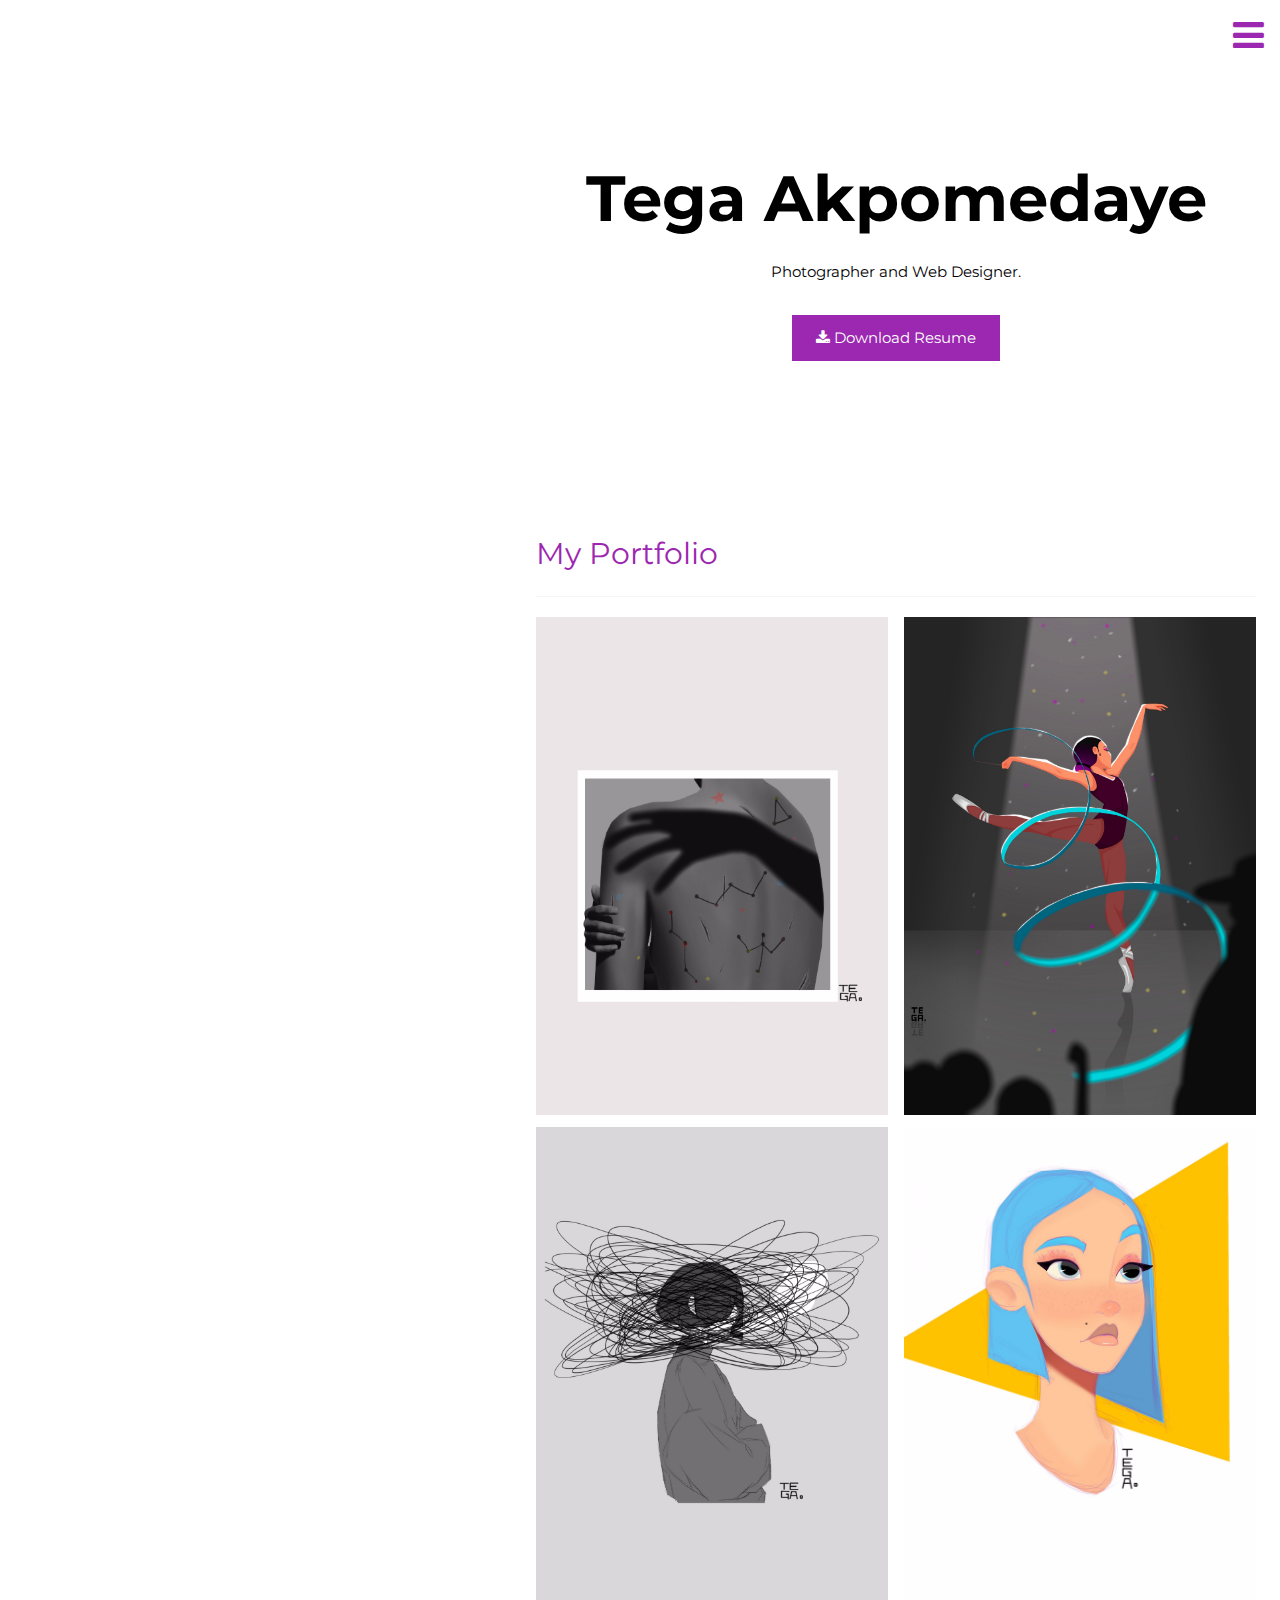
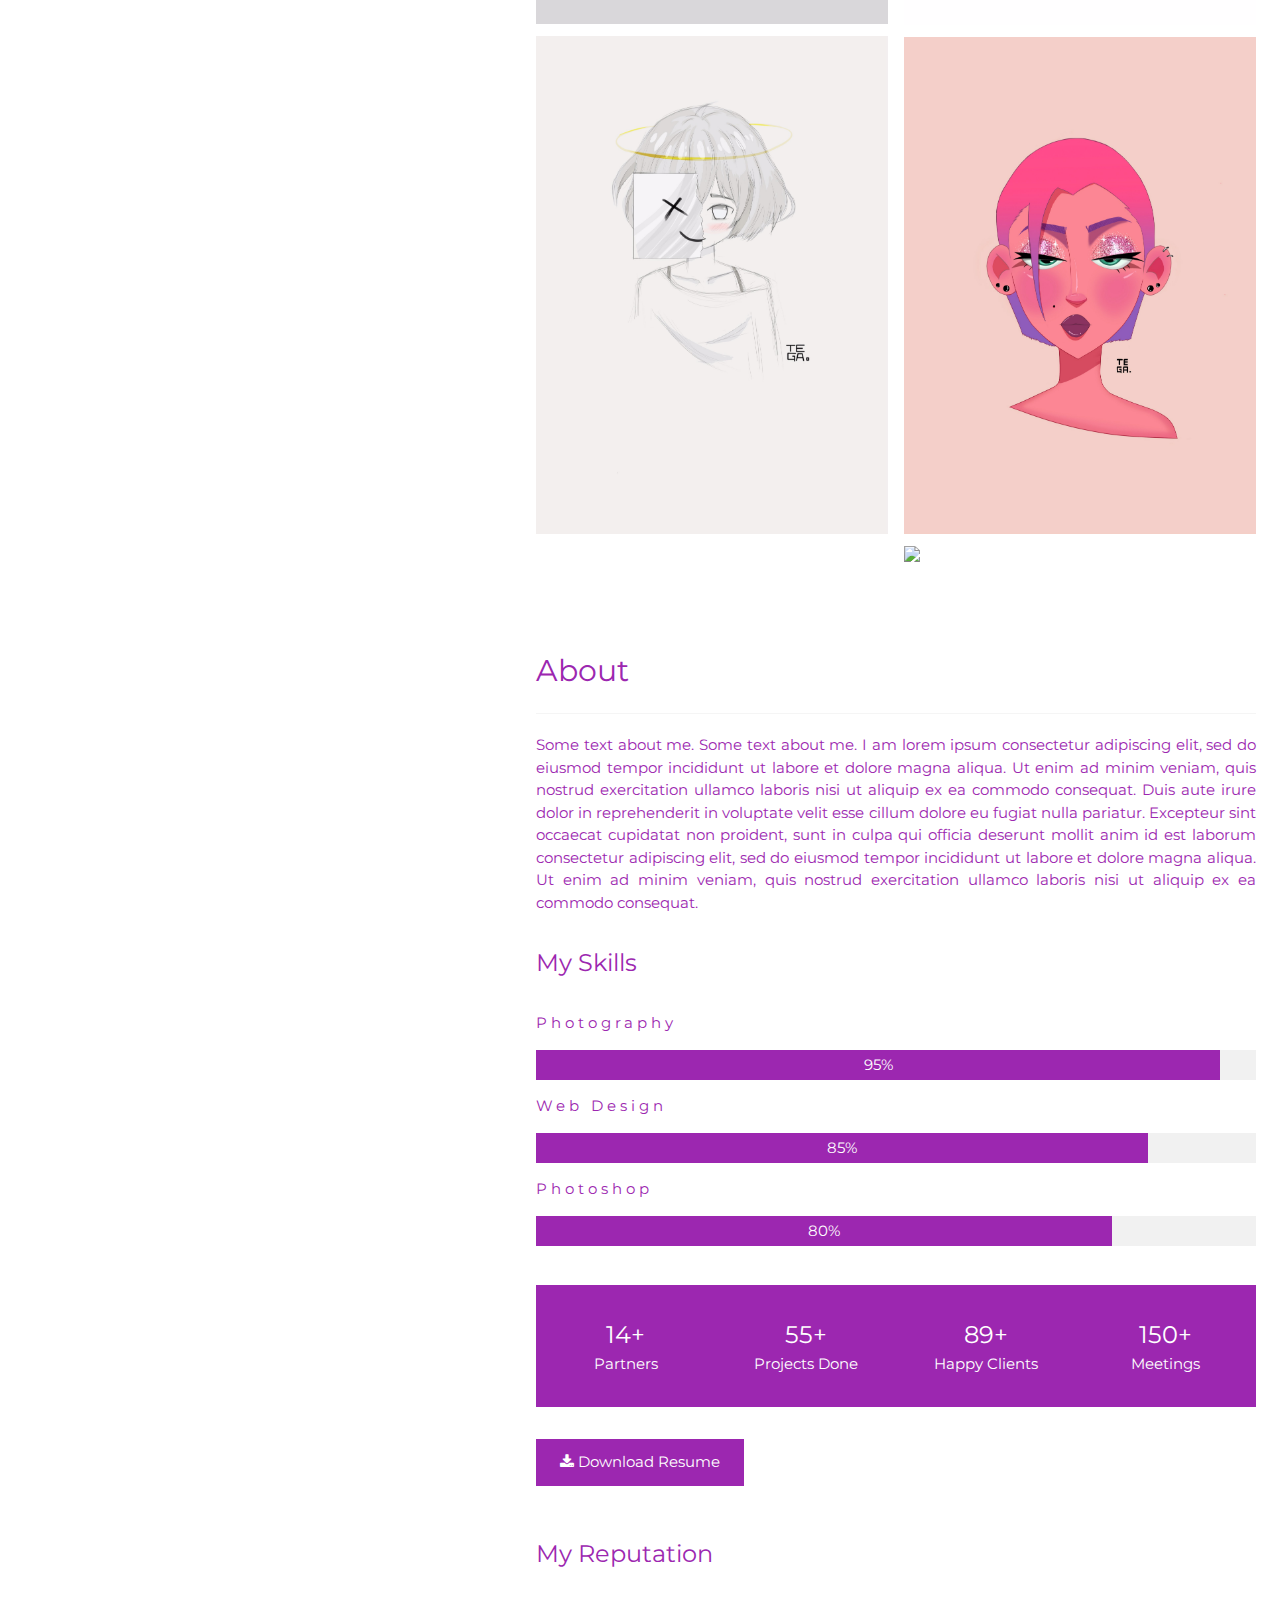
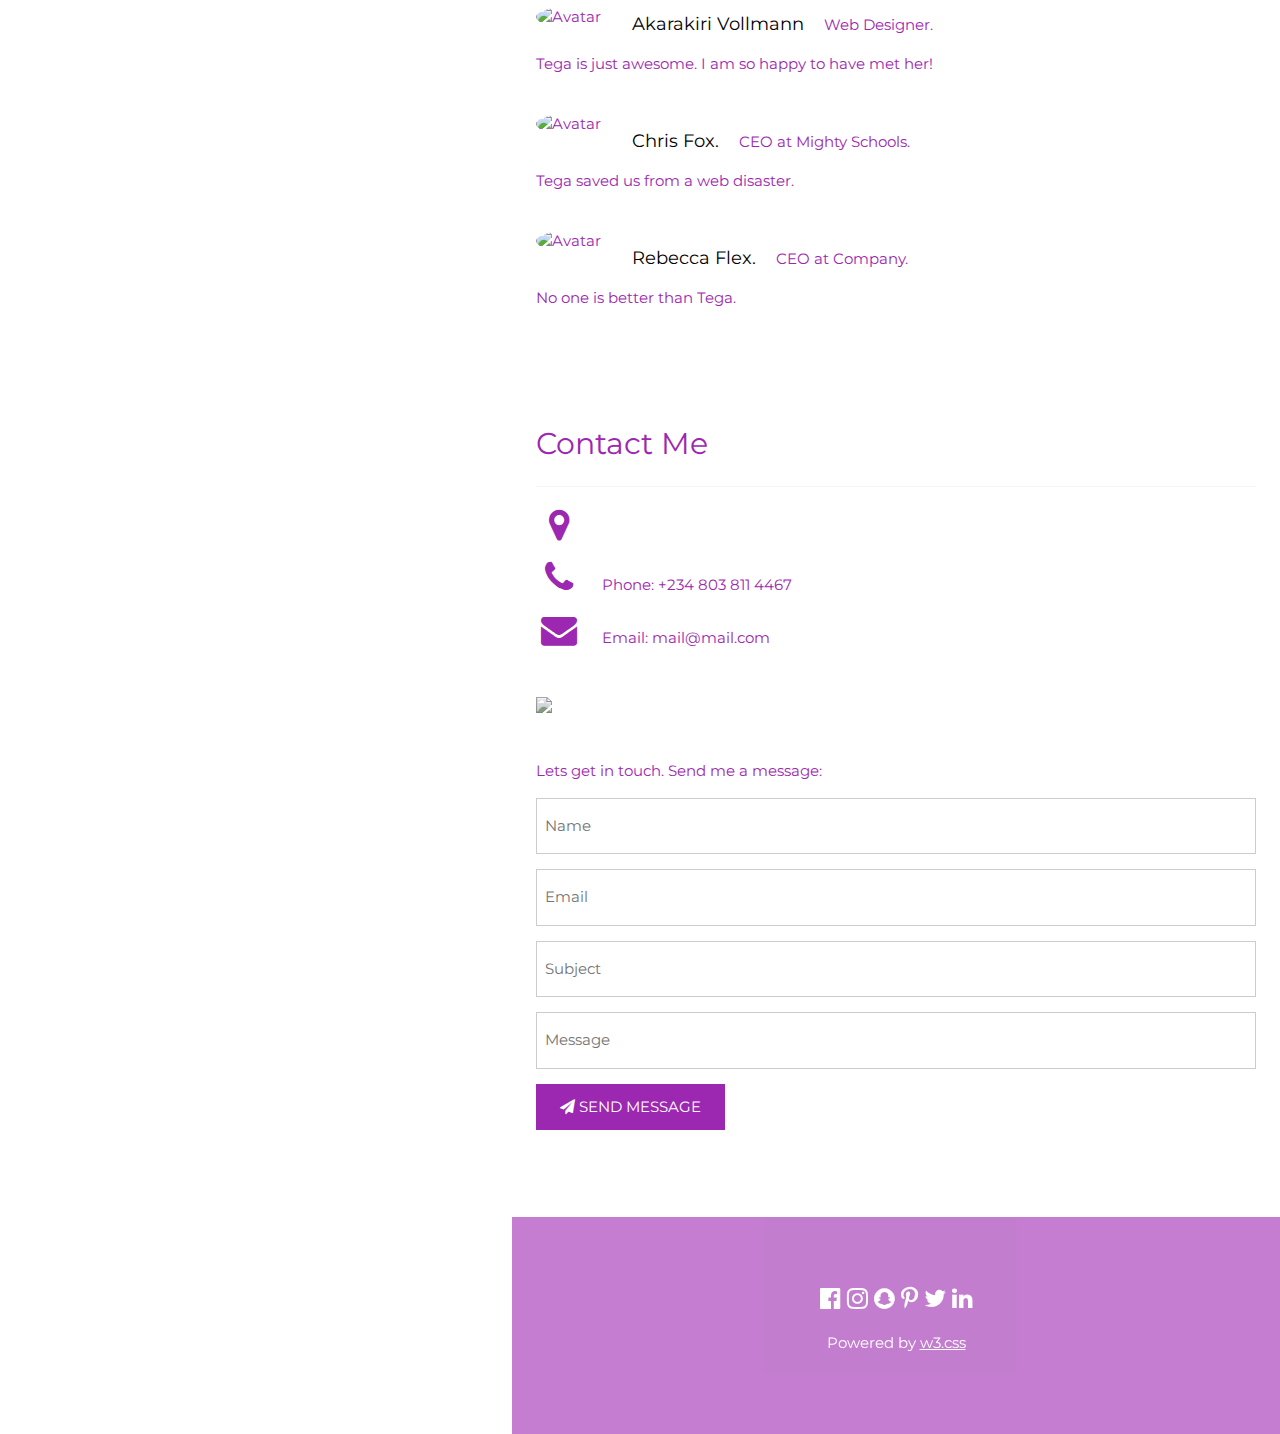
==== index.html @ bc2a6f35 "update" ====
<!DOCTYPE html>
<html>
<title>TEGA's Portfolio</title>
<meta charset="UTF-8">
<meta name="viewport" content="width=device-width, initial-scale=1">
<link rel="stylesheet" href="https://www.w3schools.com/w3css/4/w3.css">
<link rel="stylesheet" href="https://fonts.googleapis.com/css?family=Montserrat">
<link rel="stylesheet" href="https://cdnjs.cloudflare.com/ajax/libs/font-awesome/4.7.0/css/font-awesome.min.css">
<style>
body, h1,h2,h3,h4,h5,h6 {font-family: "Montserrat", sans-serif}
.w3-row-padding img {margin-bottom: 12px}
.bgimg {
  background-position: center;
  background-repeat: no-repeat;
  background-size: cover;
  background-image: url('../tega 1.jpg');
  min-height: 100%;
}
</style>
<body>

<!-- Sidebar with image -->
<nav class="w3-sidebar w3-hide-medium w3-hide-small" style="width:40%">
  <div class="bgimg"></div>
</nav>

<!-- Hidden Sidebar (reveals when clicked on menu icon)-->
<nav class="w3-sidebar w3-black w3-animate-right w3-xxlarge" style="display:none;padding-top:150px;right:0;z-index:2" id="mySidebar">
  <a href="javascript:void(0)" onclick="closeNav()" class="w3-button w3-black w3-xxxlarge w3-display-topright" style="padding:0 12px;">
    <i class="fa fa-remove"></i>
  </a>
  <div class="w3-bar-block w3-center">
    <a href="#" class="w3-bar-item w3-button w3-text-purple w3-hover-black" onclick="closeNav()">Home</a>
    <a href="#portfolio" class="w3-bar-item w3-button w3-text-purple w3-hover-black" onclick="closeNav()">Portfolio</a>
    <a href="#about" class="w3-bar-item w3-button w3-text-purple w3-hover-black" onclick="closeNav()">About</a>
    <a href="#contact" class="w3-bar-item w3-button w3-text-purple w3-hover-black" onclick="closeNav()">Contact</a>
  </div>
</nav>

<!-- Page Content -->
<div class="w3-main w3-padding-large" style="margin-left:40%">

  <!-- Menu icon to open sidebar -->
  <span class="w3-button w3-top w3-white w3-xxlarge w3-text-purple w3-hover-text-black" style="width:auto;right:0;" onclick="openNav()"><i class="fa fa-bars"></i></span>

  <!-- Header -->
  <header class="w3-container w3-center" style="padding:128px 16px" id="home">
    <h1 class="w3-jumbo"><b>Tega Akpomedaye</b></h1>
    <p>Photographer and Web Designer.</p>
    <img src="/tega 1.JPG" class="w3-image w3-hide-large w3-hide-small w3-round" style="display:block;width:60%;margin:auto;">
    <img src="/tega 1.JPG" class="w3-image w3-hide-large w3-hide-medium w3-round" width="1000" height="1333">
    <button class="w3-button w3-purple w3-padding-large w3-margin-top">
      <i class="fa fa-download"></i> Download Resume
    </button>
  </header>

  <!-- Portfolio Section -->
  <div class="w3-padding-32 w3-content" id="portfolio">
    <h2 class="w3-text-purple">My Portfolio</h2>
    <hr class="w3-opacity">

    <!-- Grid for photos -->
    <div class="w3-row-padding" style="margin:0 -16px">
      <div class="w3-half">
        <img src="/tega 3.JPG" style="width:100%">
        <img src="/tega 4.JPG" style="width:100%">
        <img src="/tega 5.JPG" style="width:100%">
      </div>

      <div class="w3-half">
        <img src="/tega 7.JPG" style="width:100%">
        <img src="/tega 8.JPG" style="width:100%">
        <img src="/tega 9.JPG" style="width:100%">
        <img src="/w3images/p6.jpg" style="width:100%">
      </div>
    <!-- End photo grid -->
    </div>
  <!-- End Portfolio Section -->
  </div>

  <!-- About Section -->
  <div class="w3-content w3-justify w3-text-purple w3-padding-32" id="about">
    <h2>About</h2>
    <hr class="w3-opacity">
    <p>Some text about me. Some text about me. I am lorem ipsum consectetur adipiscing elit, sed do eiusmod tempor incididunt ut labore et dolore magna aliqua. Ut enim ad minim veniam, quis nostrud exercitation ullamco laboris nisi ut aliquip ex ea commodo
      consequat. Duis aute irure dolor in reprehenderit in voluptate velit esse cillum dolore eu fugiat nulla pariatur. Excepteur sint occaecat cupidatat non proident, sunt in culpa qui officia deserunt mollit anim id est laborum consectetur adipiscing
      elit, sed do eiusmod tempor incididunt ut labore et dolore magna aliqua. Ut enim ad minim veniam, quis nostrud exercitation ullamco laboris nisi ut aliquip ex ea commodo consequat.
    </p>
    <h3 class="w3-padding-16">My Skills</h3>
    <p class="w3-wide">Photography</p>
    <div class="w3-light-grey">
      <div class="w3-container w3-center w3-padding-small w3-purple" style="width:95%">95%</div>
    </div>
    <p class="w3-wide">Web Design</p>
    <div class="w3-light-grey">
      <div class="w3-container w3-center w3-padding-small w3-purple" style="width:85%">85%</div>
    </div>
    <p class="w3-wide">Photoshop</p>
    <div class="w3-light-grey">
      <div class="w3-container w3-center w3-padding-small w3-purple" style="width:80%">80%</div>
    </div><br>

    <div class="w3-row w3-center w3-purple w3-padding-16 w3-section">
      <div class="w3-quarter w3-section">
        <span class="w3-xlarge">14+</span><br>
        Partners
      </div>
      <div class="w3-quarter w3-section">
        <span class="w3-xlarge">55+</span><br>
        Projects Done
      </div>
      <div class="w3-quarter w3-section">
        <span class="w3-xlarge">89+</span><br>
        Happy Clients
      </div>
      <div class="w3-quarter w3-section">
        <span class="w3-xlarge">150+</span><br>
        Meetings
      </div>
    </div>

    <button class="w3-button w3-purple w3-padding-large w3-section">
      <i class="fa fa-download"></i> Download Resume
    </button>

    <!-- Testimonials -->
    <h3 class="w3-padding-24">My Reputation</h3>
    <img src="/w3images/avatar_smoke.jpg" alt="Avatar" class="w3-left w3-circle w3-margin-right" style="width:80px">
    <p><span class="w3-large w3-text-black w3-margin-right">Akarakiri Vollmann</span> Web Designer.</p>
    <p>Tega is just awesome. I am so happy to have met her!</p><br>
   
    <img src="/w3images/bandmember.jpg" alt="Avatar" class="w3-left w3-circle w3-margin-right" style="width:80px">
    <p><span class="w3-large w3-text-black w3-margin-right">Chris Fox.</span> CEO at Mighty Schools.</p>
    <p>Tega saved us from a web disaster.</p><br>
    
    <img src="/w3images/avatar_g2.jpg" alt="Avatar" class="w3-left w3-circle w3-margin-right" style="width:80px">
    <p><span class="w3-large w3-text-black w3-margin-right">Rebecca Flex.</span> CEO at Company.</p>
    <p>No one is better than Tega.</p><br>
  <!-- End About Section -->
  </div>

  <!-- Contact Section -->
  <div class="w3-padding-32 w3-content w3-text-purple" id="contact" style="margin-bottom:64px">
    <h2>Contact Me</h2>
    <hr class="w3-opacity">

    <div class="w3-section">
      <p><i class="fa fa-map-marker fa-fw w3-xxlarge w3-margin-right"></i> </p>
      <p><i class="fa fa-phone fa-fw w3-xxlarge w3-margin-right"></i> Phone: +234 803 811 4467</p>
      <p><i class="fa fa-envelope fa-fw w3-xxlarge w3-margin-right"> </i> Email: mail@mail.com</p>
    </div>
    
    <!-- Image of location/map -->
    <img src="/w3images/map.jpg" class="w3-image w3-greyscale" style="width:100%;margin:32px 0">
   
    <p>Lets get in touch. Send me a message:</p>
    <form action="/action_page.php" target="_blank">
      <p><input class="w3-input w3-padding-16 w3-border" type="text" placeholder="Name" required name="Name"></p>
      <p><input class="w3-input w3-padding-16 w3-border" type="text" placeholder="Email" required name="Email"></p>
      <p><input class="w3-input w3-padding-16 w3-border" type="text" placeholder="Subject" required name="Subject"></p>
      <p><input class="w3-input w3-padding-16 w3-border" type="text" placeholder="Message" required name="Message"></p>
      <p>
        <button class="w3-button w3-purple w3-padding-large" type="submit">
          <i class="fa fa-paper-plane"></i> SEND MESSAGE
        </button>
      </p>
    </form>
  <!-- End Contact Section -->
  </div>  
  
  <!-- Footer -->
  <footer class="w3-container w3-padding-64 w3-purple w3-center w3-opacity w3-xlarge" style="margin:-24px">
    <i class="fa fa-facebook-official w3-hover-opacity"></i>
    <i class="fa fa-instagram w3-hover-opacity"></i>
    <i class="fa fa-snapchat w3-hover-opacity"></i>
    <i class="fa fa-pinterest-p w3-hover-opacity"></i>
    <i class="fa fa-twitter w3-hover-opacity"></i>
    <i class="fa fa-linkedin w3-hover-opacity"></i>
    <p class="w3-medium">Powered by <a href="https://www.w3schools.com/w3css/default.asp" target="_blank" class="w3-hover-text-green">w3.css</a></p>
  <!-- End footer -->
  </footer>
  
<!-- END PAGE CONTENT -->
</div>

<script>
// Open and close sidebar
function openNav() {
  document.getElementById("mySidebar").style.width = "60%";
  document.getElementById("mySidebar").style.display = "block";
}

function closeNav() {
  document.getElementById("mySidebar").style.display = "none";
}
</script>

</body>
</html>
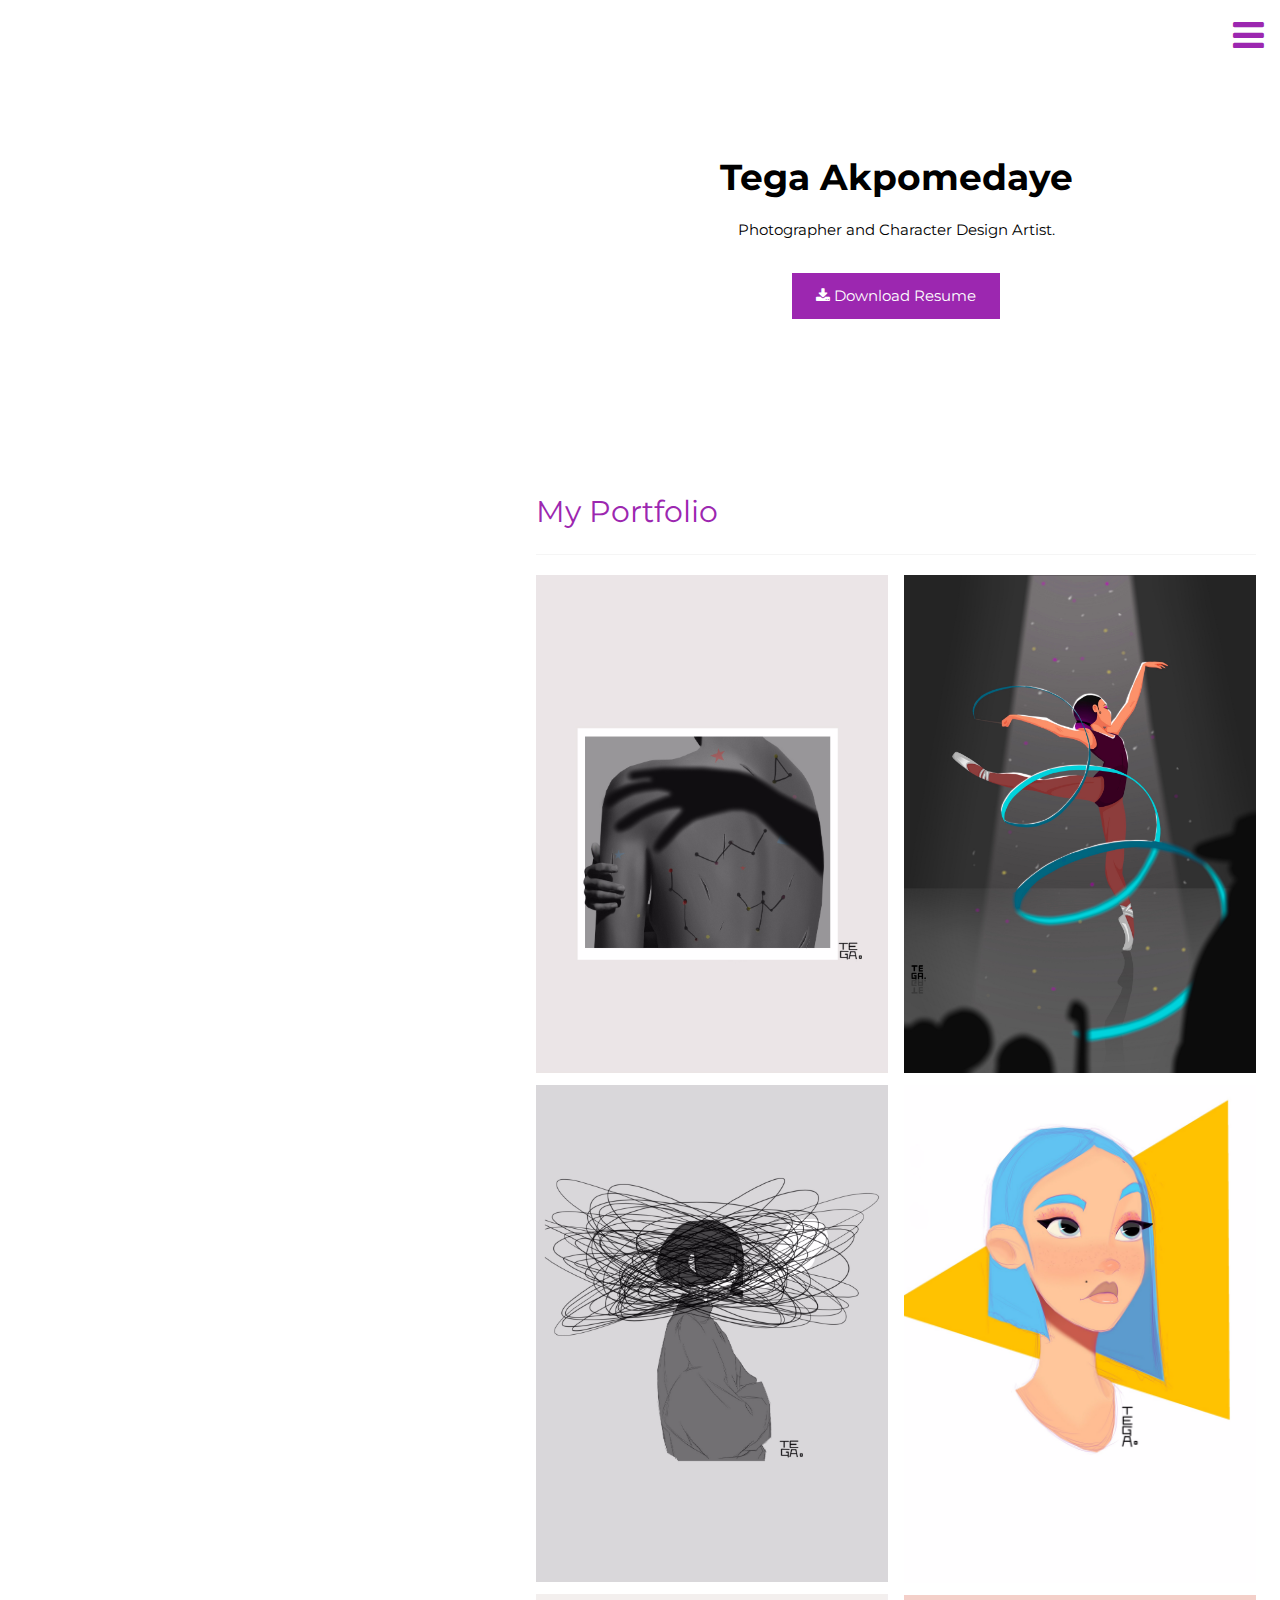
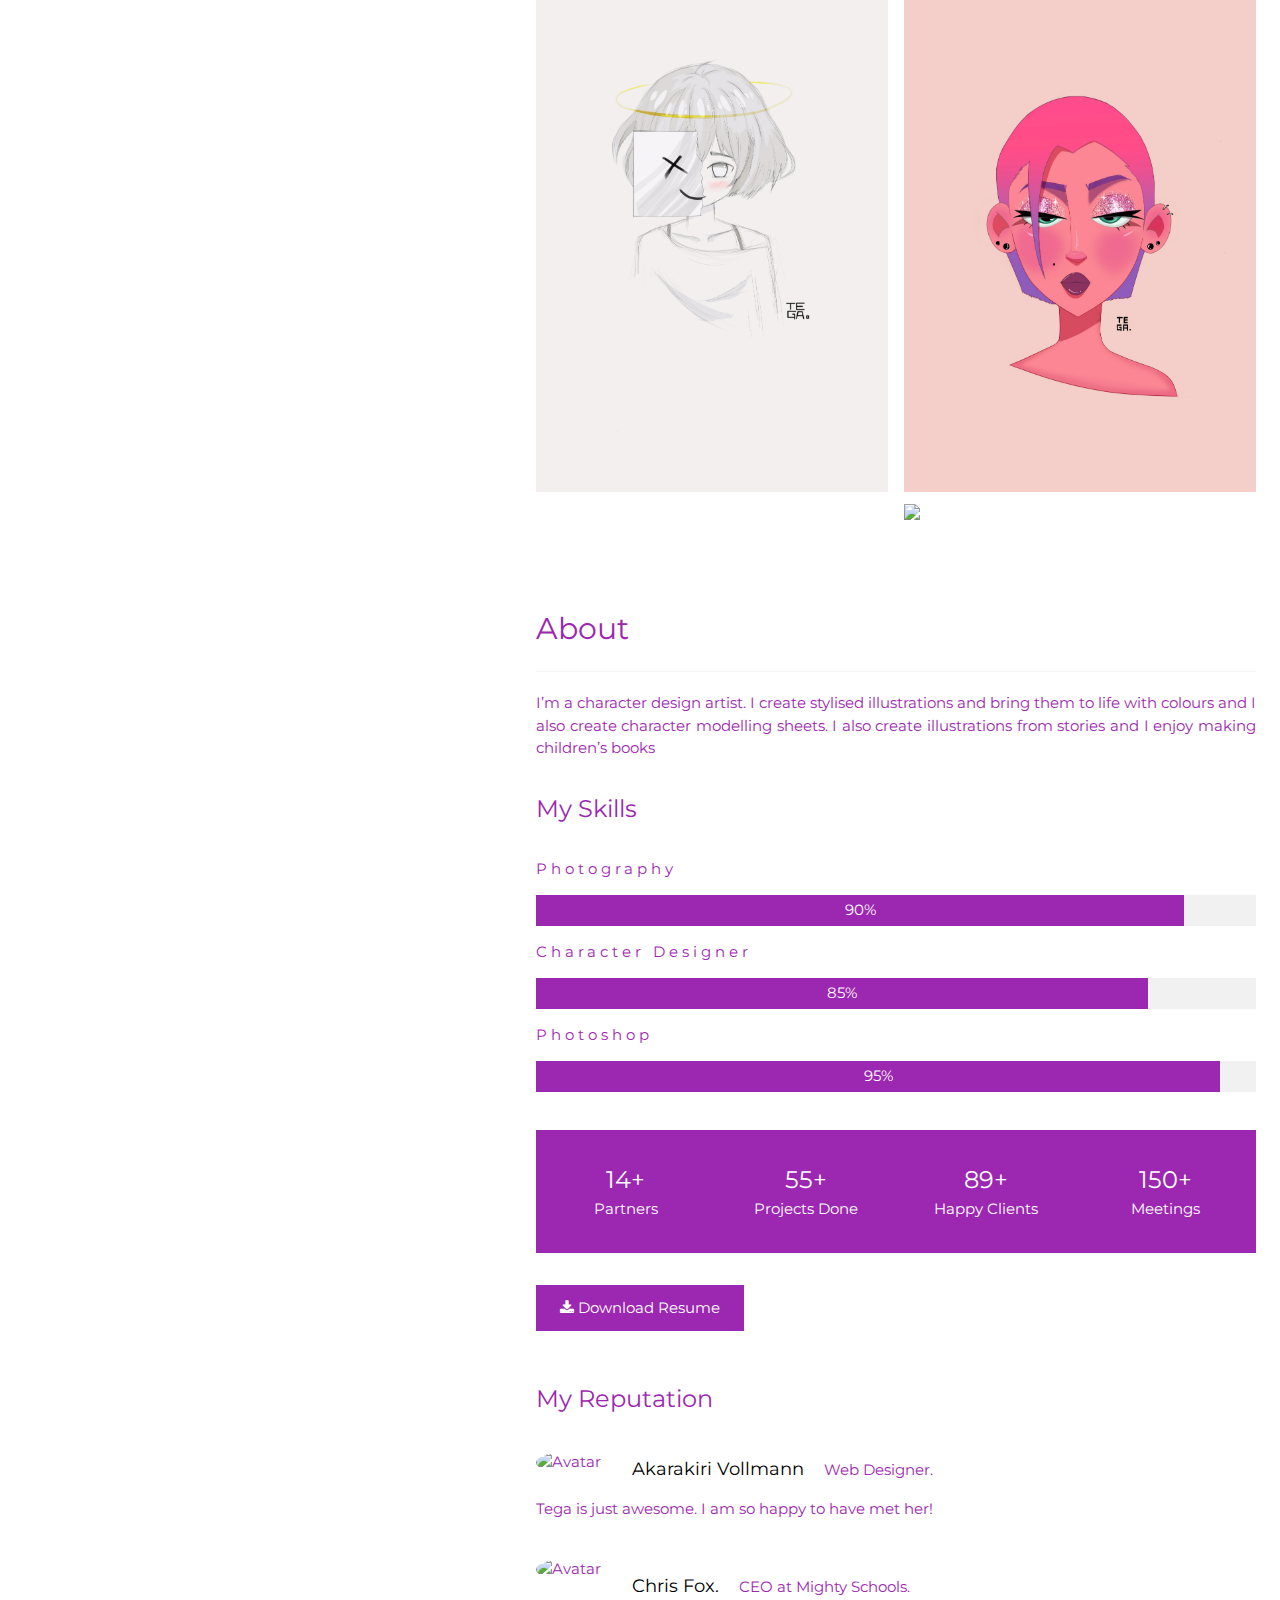
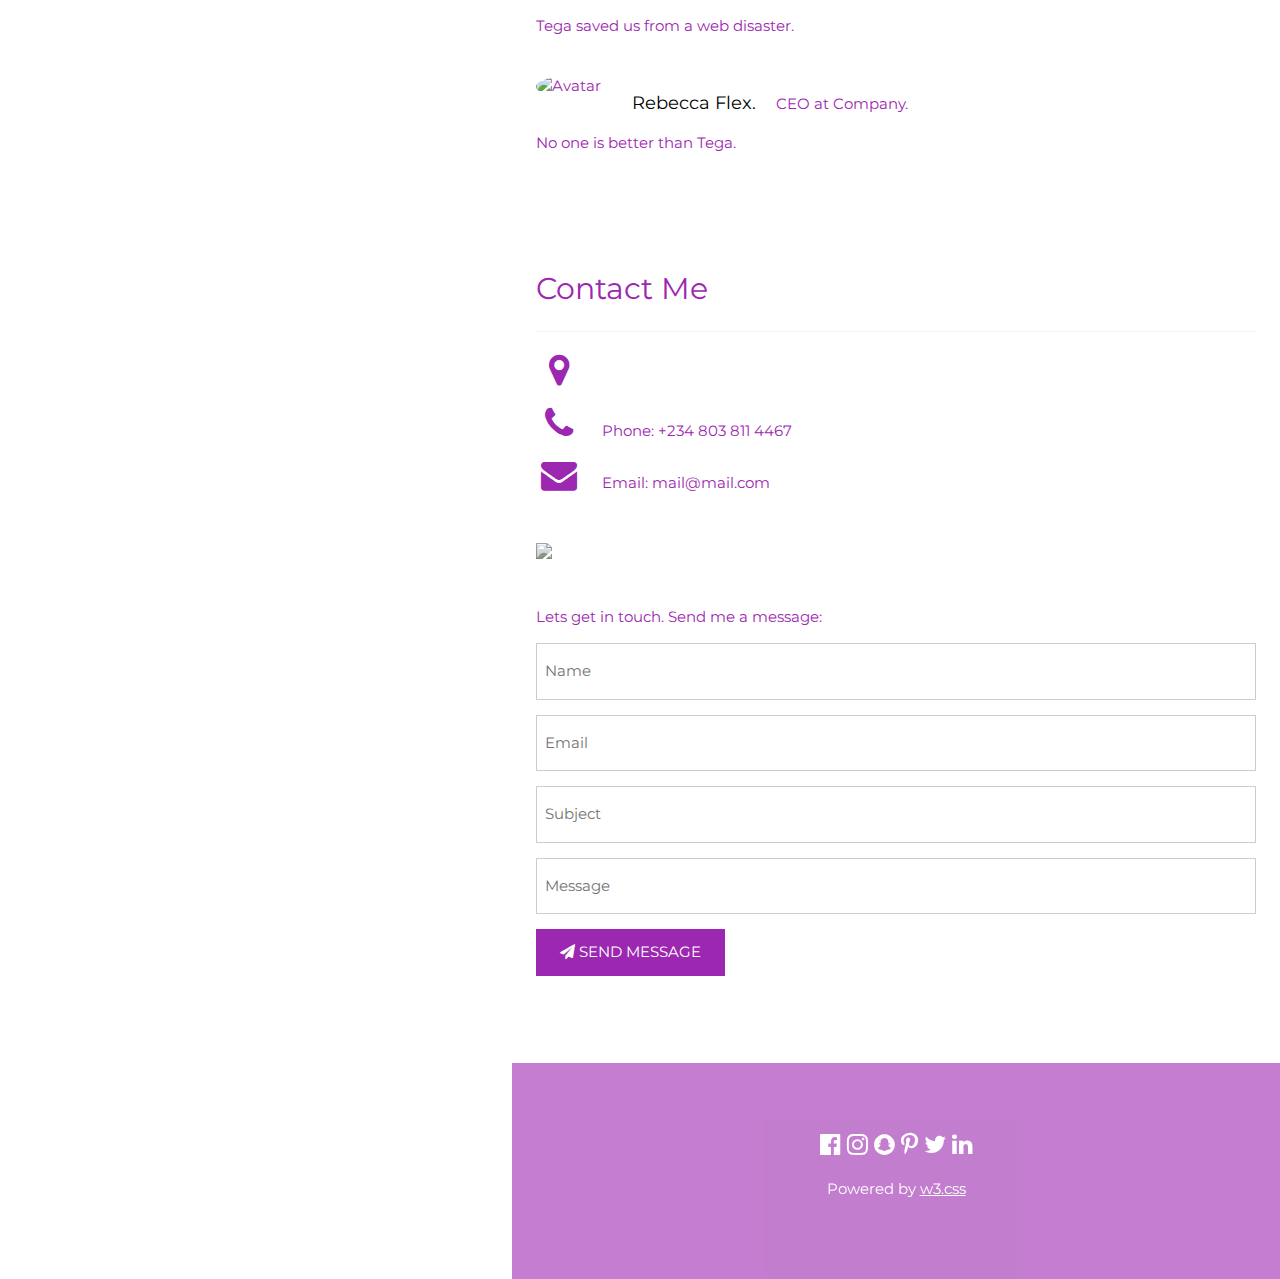
==== commit 3ff991ae: "update" ====
--- a/index.html
+++ b/index.html
@@ -46,8 +46,8 @@
 
   <!-- Header -->
   <header class="w3-container w3-center" style="padding:128px 16px" id="home">
-    <h1 class="w3-jumbo"><b>Tega Akpomedaye</b></h1>
-    <p>Photographer and Web Designer.</p>
+    <h1 class="w3-xxlarge"><b>Tega Akpomedaye</b></h1>
+    <p>Photographer and Character Design Artist.</p>
     <img src="/tega 1.JPG" class="w3-image w3-hide-large w3-hide-small w3-round" style="display:block;width:60%;margin:auto;">
     <img src="/tega 1.JPG" class="w3-image w3-hide-large w3-hide-medium w3-round" width="1000" height="1333">
     <button class="w3-button w3-purple w3-padding-large w3-margin-top">
@@ -83,22 +83,20 @@
   <div class="w3-content w3-justify w3-text-purple w3-padding-32" id="about">
     <h2>About</h2>
     <hr class="w3-opacity">
-    <p>Some text about me. Some text about me. I am lorem ipsum consectetur adipiscing elit, sed do eiusmod tempor incididunt ut labore et dolore magna aliqua. Ut enim ad minim veniam, quis nostrud exercitation ullamco laboris nisi ut aliquip ex ea commodo
-      consequat. Duis aute irure dolor in reprehenderit in voluptate velit esse cillum dolore eu fugiat nulla pariatur. Excepteur sint occaecat cupidatat non proident, sunt in culpa qui officia deserunt mollit anim id est laborum consectetur adipiscing
-      elit, sed do eiusmod tempor incididunt ut labore et dolore magna aliqua. Ut enim ad minim veniam, quis nostrud exercitation ullamco laboris nisi ut aliquip ex ea commodo consequat.
+    <p>I’m a character design artist. I create stylised illustrations and bring them to life with colours and I also create character modelling sheets. I also create illustrations from stories and I enjoy making children’s books
     </p>
     <h3 class="w3-padding-16">My Skills</h3>
     <p class="w3-wide">Photography</p>
     <div class="w3-light-grey">
-      <div class="w3-container w3-center w3-padding-small w3-purple" style="width:95%">95%</div>
+      <div class="w3-container w3-center w3-padding-small w3-purple" style="width:90%">90%</div>
     </div>
-    <p class="w3-wide">Web Design</p>
+    <p class="w3-wide">Character Designer</p>
     <div class="w3-light-grey">
       <div class="w3-container w3-center w3-padding-small w3-purple" style="width:85%">85%</div>
     </div>
     <p class="w3-wide">Photoshop</p>
     <div class="w3-light-grey">
-      <div class="w3-container w3-center w3-padding-small w3-purple" style="width:80%">80%</div>
+      <div class="w3-container w3-center w3-padding-small w3-purple" style="width:95%">95%</div>
     </div><br>
 
     <div class="w3-row w3-center w3-purple w3-padding-16 w3-section">
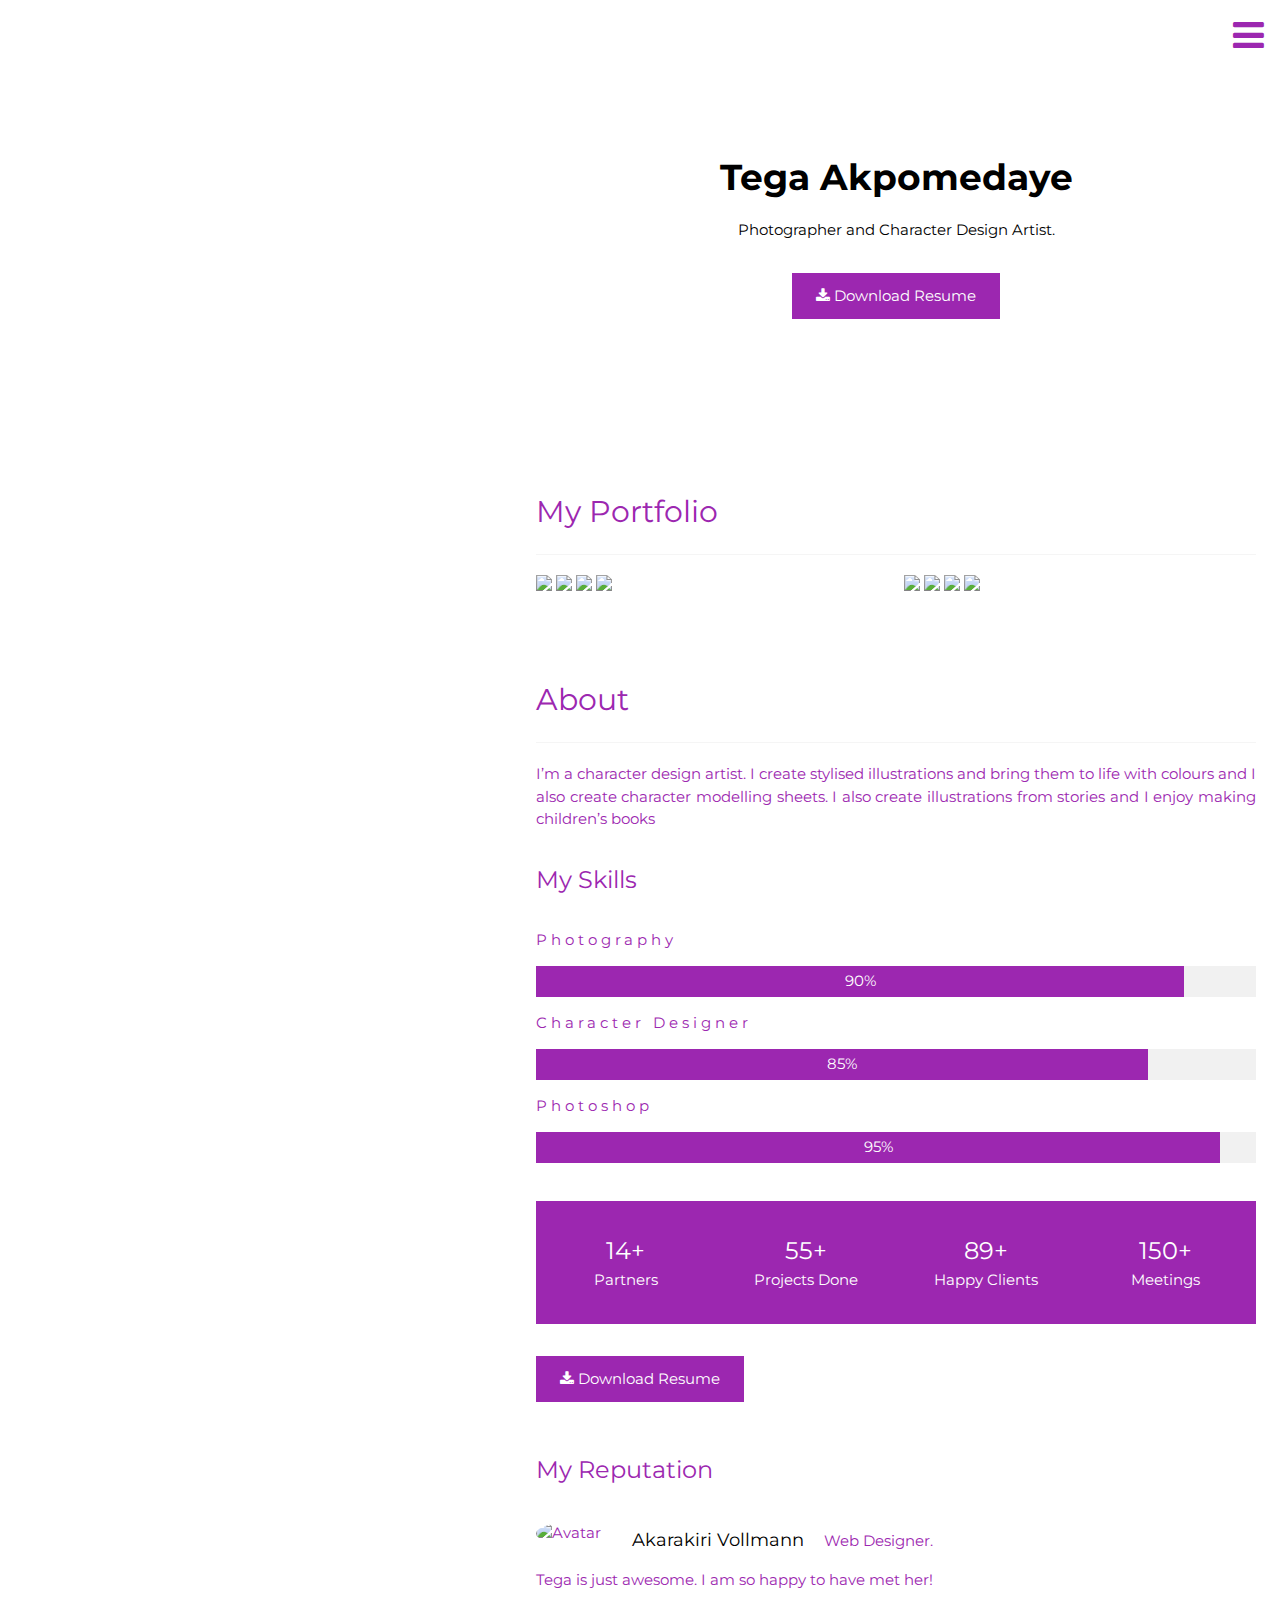
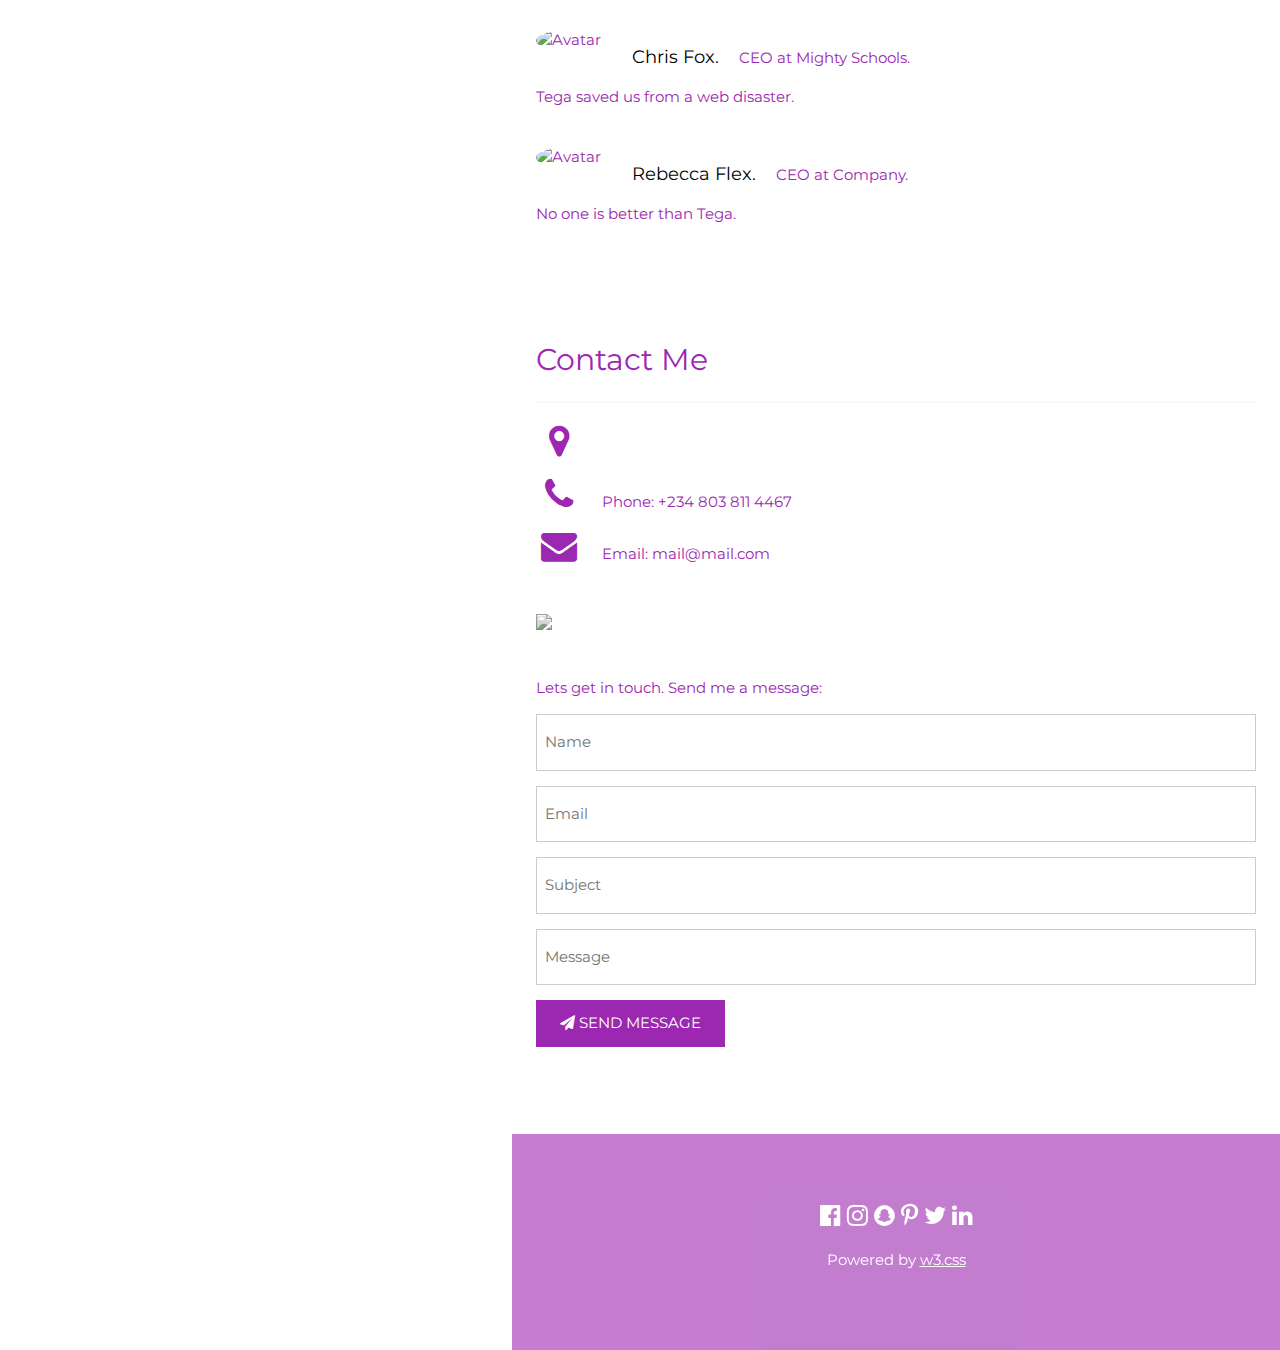
==== commit 78d8a54c: "Update index.html" ====
--- a/index.html
+++ b/index.html
@@ -14,7 +14,7 @@
   background-position: center;
   background-repeat: no-repeat;
   background-size: cover;
-  background-image: url('../tega 1.jpg');
+  background-image: url('https://res.cloudinary.com/start-ng/image/upload/v1585950455/tega_1_mxbohv.jpg');
   min-height: 100%;
 }
 </style>
@@ -48,8 +48,8 @@
   <header class="w3-container w3-center" style="padding:128px 16px" id="home">
     <h1 class="w3-xxlarge"><b>Tega Akpomedaye</b></h1>
     <p>Photographer and Character Design Artist.</p>
-    <img src="/tega 1.JPG" class="w3-image w3-hide-large w3-hide-small w3-round" style="display:block;width:60%;margin:auto;">
-    <img src="/tega 1.JPG" class="w3-image w3-hide-large w3-hide-medium w3-round" width="1000" height="1333">
+    <img src="https://res.cloudinary.com/start-ng/image/upload/v1585950455/tega_1_mxbohv.jpg" class="w3-image w3-hide-large w3-hide-small w3-round" style="display:block;width:60%;margin:auto;">
+    <img src="https://res.cloudinary.com/start-ng/image/upload/v1585950455/tega_1_mxbohv.jpg" class="w3-image w3-hide-large w3-hide-medium w3-round" width="1000" height="1333">
     <button class="w3-button w3-purple w3-padding-large w3-margin-top">
       <i class="fa fa-download"></i> Download Resume
     </button>
@@ -63,16 +63,17 @@
     <!-- Grid for photos -->
     <div class="w3-row-padding" style="margin:0 -16px">
       <div class="w3-half">
-        <img src="/tega 3.JPG" style="width:100%">
-        <img src="/tega 4.JPG" style="width:100%">
-        <img src="/tega 5.JPG" style="width:100%">
+        <img src="https://res.cloudinary.com/start-ng/image/upload/v1585950455/tega_3_uamye8.jpg" style="width:100%">
+        <img src="https://res.cloudinary.com/start-ng/image/upload/v1585950452/tega_4_rhy3nw.jpg" style="width:100%">
+        <img src="https://res.cloudinary.com/start-ng/image/upload/v1585950455/tega_5_shjetn.jpg" style="width:100%">
+        <img src="https://res.cloudinary.com/start-ng/image/upload/v1585950451/tega_9_ltcizg.jpg" style="width:100%">
       </div>
 
       <div class="w3-half">
-        <img src="/tega 7.JPG" style="width:100%">
-        <img src="/tega 8.JPG" style="width:100%">
-        <img src="/tega 9.JPG" style="width:100%">
-        <img src="/w3images/p6.jpg" style="width:100%">
+        <img src="https://res.cloudinary.com/start-ng/image/upload/v1585951195/tega_3_zwkmo5.jpg" style="width:100%">
+        <img src="https://res.cloudinary.com/start-ng/image/upload/v1585950457/tega_6_peis9p.jpg" style="width:100%">
+        <img src="https://res.cloudinary.com/start-ng/image/upload/v1585950456/tega_7_nodbtz.jpg" style="width:100%">
+        <img src="https://res.cloudinary.com/start-ng/image/upload/v1585950452/tega_8_gxi0of.jpg" style="width:100%">
       </div>
     <!-- End photo grid -->
     </div>
@@ -124,7 +125,7 @@
 
     <!-- Testimonials -->
     <h3 class="w3-padding-24">My Reputation</h3>
-    <img src="/w3images/avatar_smoke.jpg" alt="Avatar" class="w3-left w3-circle w3-margin-right" style="width:80px">
+    <img src="https://res.cloudinary.com/start-ng/image/upload/v1585951180/v_cwwm2l.jpg" alt="Avatar" class="w3-left w3-circle w3-margin-right" style="width:80px">
     <p><span class="w3-large w3-text-black w3-margin-right">Akarakiri Vollmann</span> Web Designer.</p>
     <p>Tega is just awesome. I am so happy to have met her!</p><br>
    
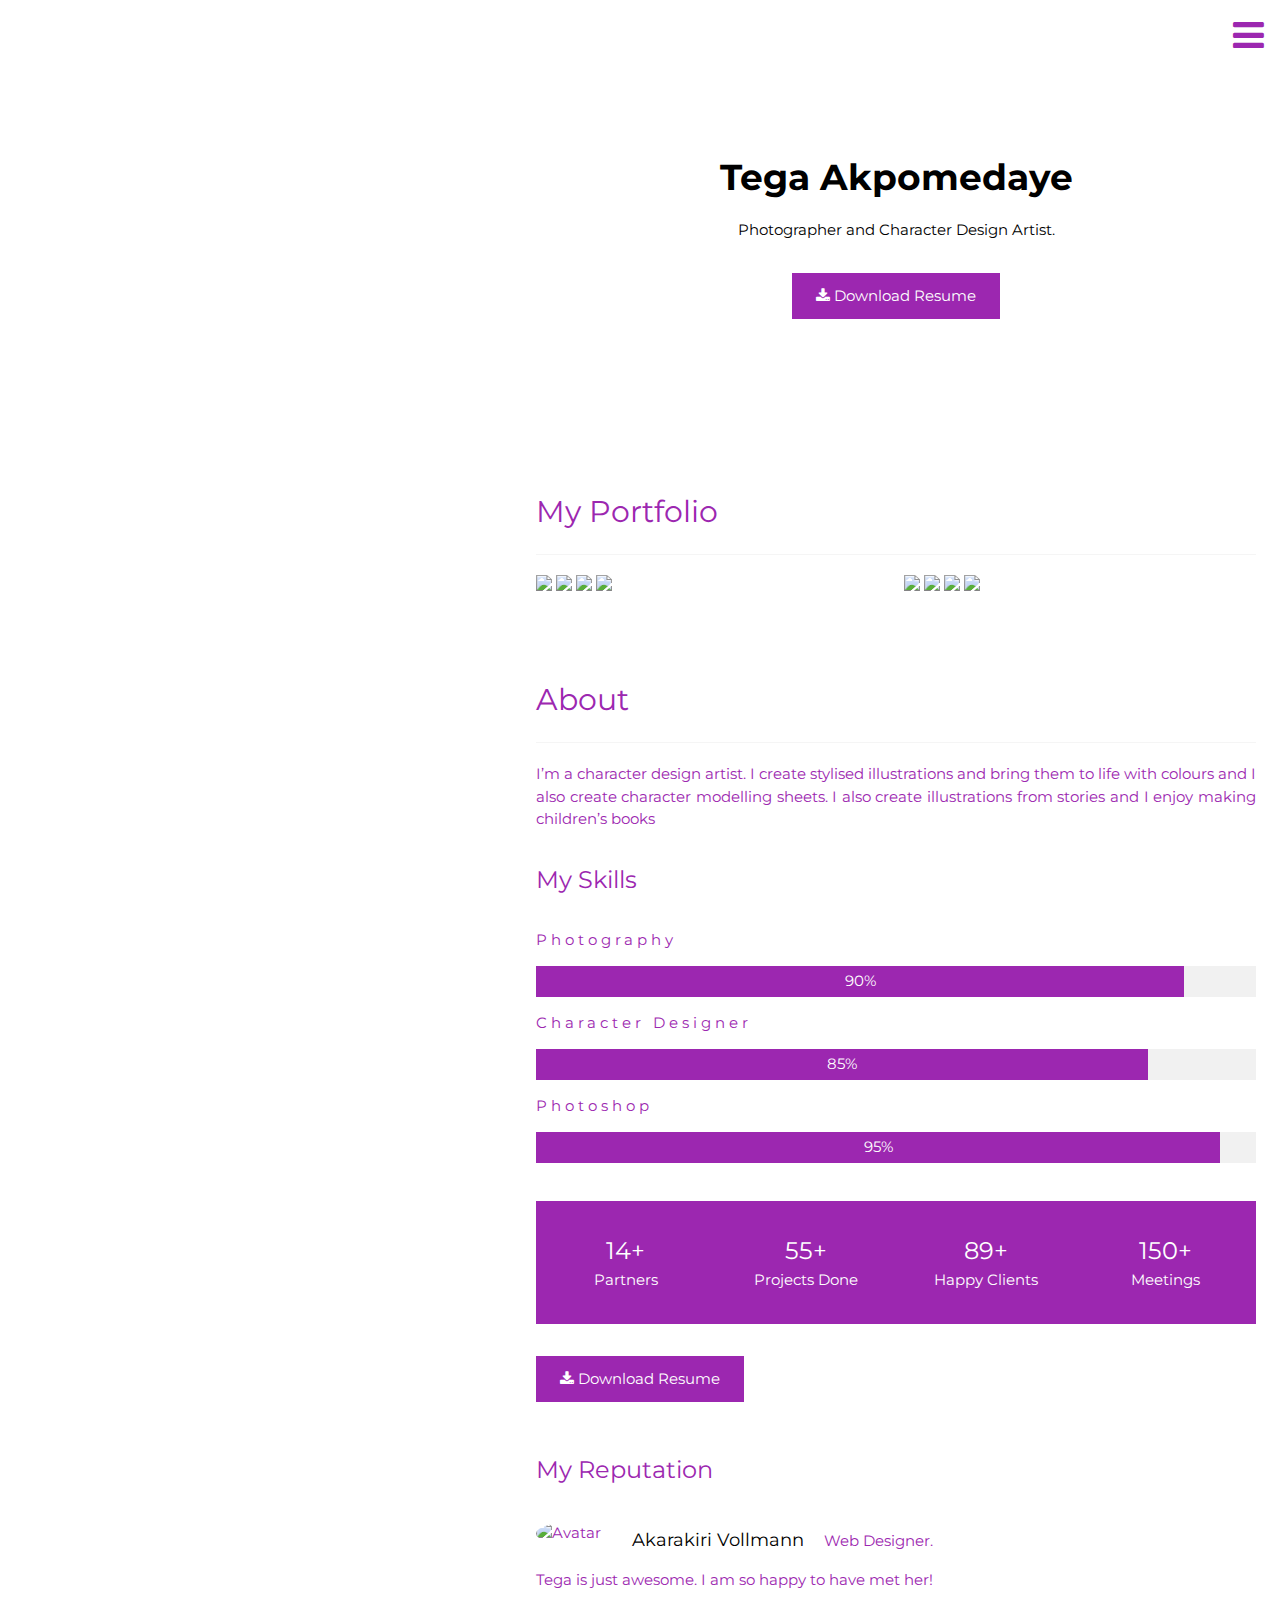
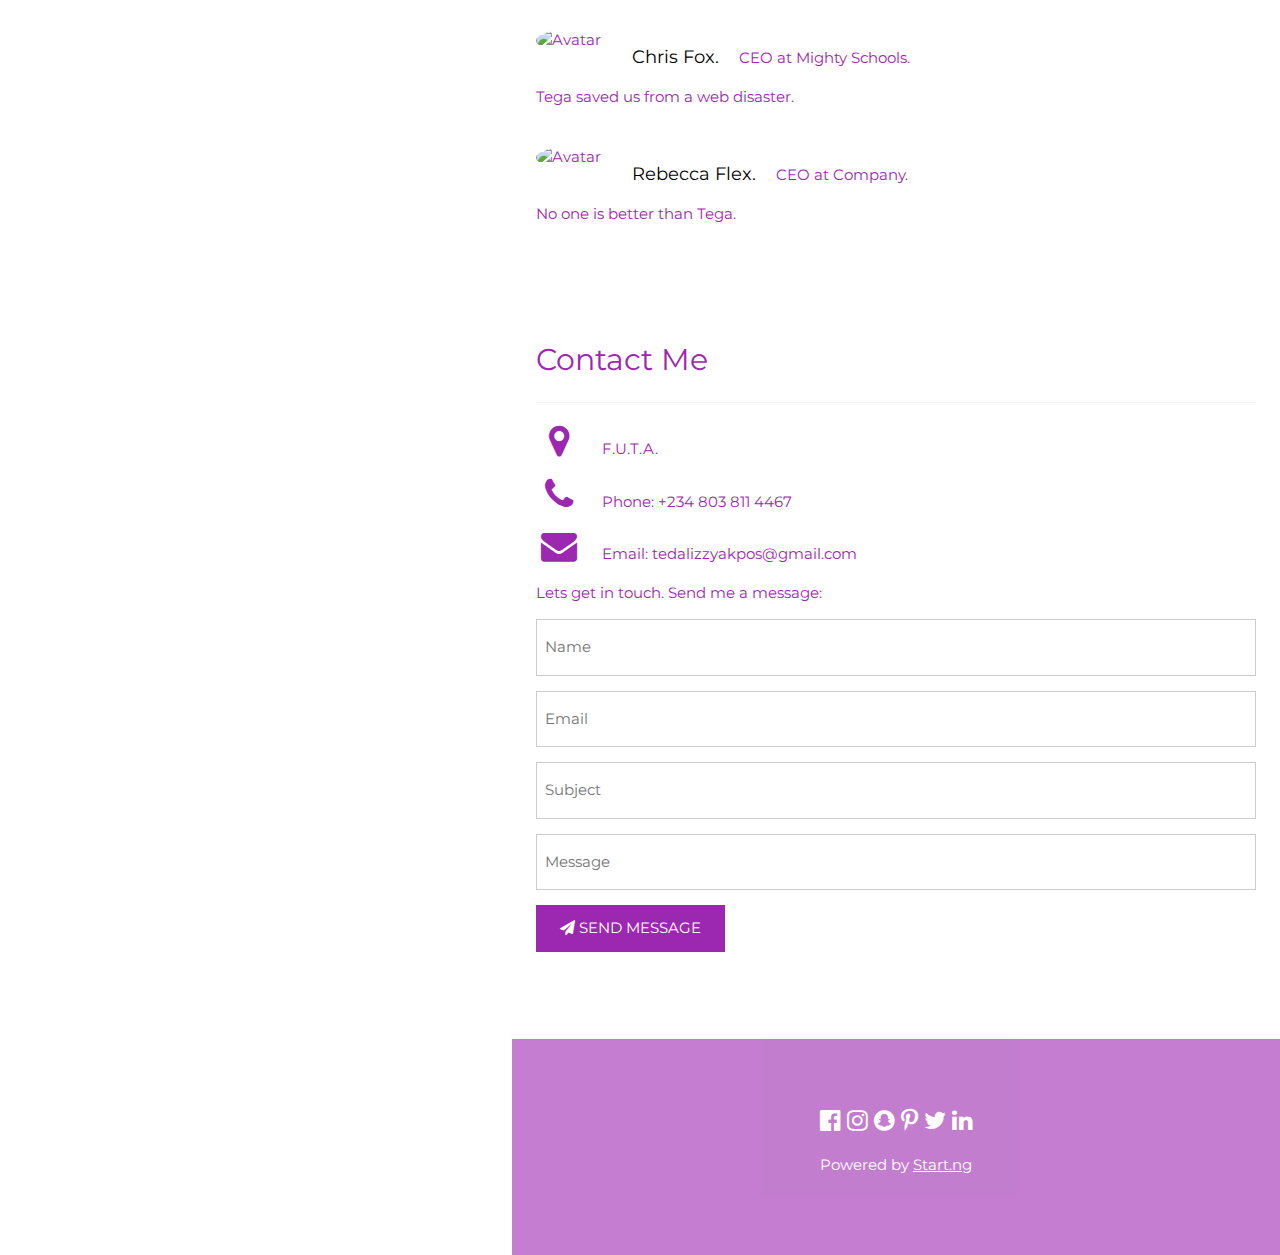
==== commit fee4d786: "Update index.html" ====
--- a/index.html
+++ b/index.html
@@ -145,13 +145,13 @@
     <hr class="w3-opacity">
 
     <div class="w3-section">
-      <p><i class="fa fa-map-marker fa-fw w3-xxlarge w3-margin-right"></i> </p>
+      <p><i class="fa fa-map-marker fa-fw w3-xxlarge w3-margin-right"></i> F.U.T.A.</p>
       <p><i class="fa fa-phone fa-fw w3-xxlarge w3-margin-right"></i> Phone: +234 803 811 4467</p>
-      <p><i class="fa fa-envelope fa-fw w3-xxlarge w3-margin-right"> </i> Email: mail@mail.com</p>
+      <p><i class="fa fa-envelope fa-fw w3-xxlarge w3-margin-right"> </i> Email: tedalizzyakpos@gmail.com</p>
     </div>
     
     <!-- Image of location/map -->
-    <img src="/w3images/map.jpg" class="w3-image w3-greyscale" style="width:100%;margin:32px 0">
+    <!--<img src="/w3images/map.jpg" class="w3-image w3-greyscale" style="width:100%;margin:32px 0">-->
    
     <p>Lets get in touch. Send me a message:</p>
     <form action="/action_page.php" target="_blank">
@@ -176,7 +176,7 @@
     <i class="fa fa-pinterest-p w3-hover-opacity"></i>
     <i class="fa fa-twitter w3-hover-opacity"></i>
     <i class="fa fa-linkedin w3-hover-opacity"></i>
-    <p class="w3-medium">Powered by <a href="https://www.w3schools.com/w3css/default.asp" target="_blank" class="w3-hover-text-green">w3.css</a></p>
+    <p class="w3-medium">Powered by <a href="https:/www.start.ng" target="_blank" class="w3-hover-text-green">Start.ng</a></p>
   <!-- End footer -->
   </footer>
   
